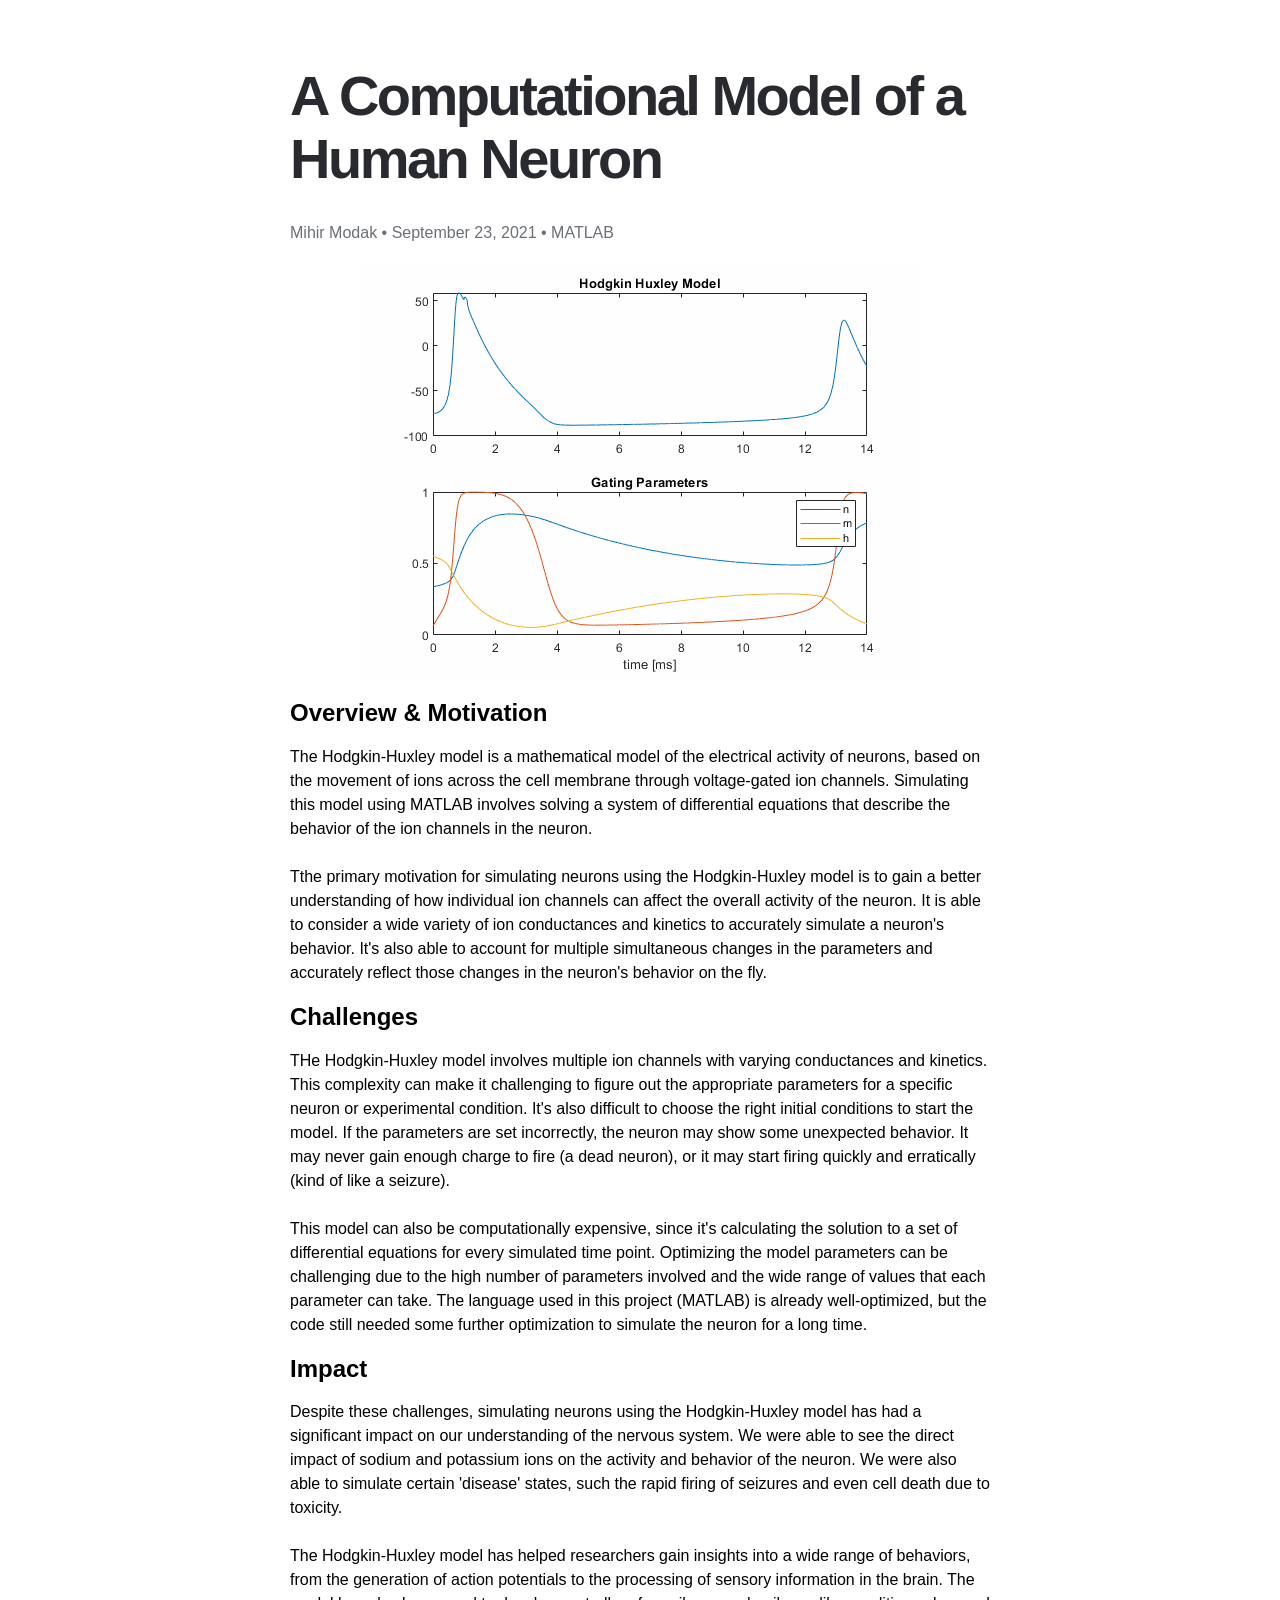
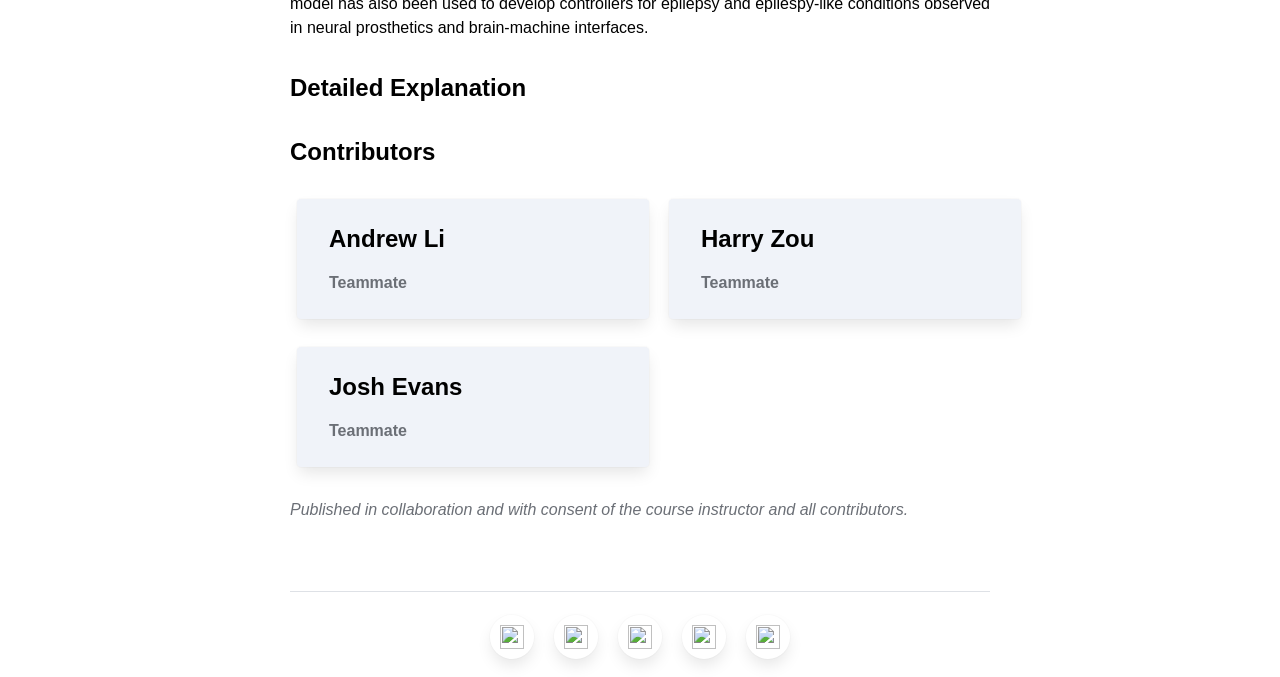
==== docs/index.html @ d5301143 "GitHub Pages only allows a  folder" ====
<!DOCTYPE html>
<html theme="light">

<head>
    <!-- SEO Information -->
    <title>A Computational Model of a Human Neuron</title>
    <meta name="description" content="A mathematical model implemented in MATLAB that can simulate the activity of a 
    neuron, such as action excitation, inhibition, and action potentials. ">

    <!-- Settings for the whole document -->
    <base target="_blank">

    <!-- Add Page Icons -->
    <link rel="icon" type="image/x-icon" href="web-resources/logo.png">
    <link rel="apple-touch-icon" href="web-resources/logo.png">

    <!-- MathJax JavaScript -->
    <script src="https://polyfill.io/v3/polyfill.min.js?features=es6"></script>
    <script id="MathJax-script" async src="https://cdn.jsdelivr.net/npm/mathjax@3/es5/tex-mml-chtml.js"></script>

    <!-- CSS -->
    <link rel="preload" href="web-resources/styles.css" as="style">
    <link rel="stylesheet" href="web-resources/styles.css">
    <link rel="preload" href="web-resources/tags.css" as="style">
    <link rel="stylesheet" href="web-resources/tags.css">
    <link rel="preload" href="web-resources/classes.css" as="style">
    <link rel="stylesheet" href="web-resources/classes.css">

    <style data-href="https://fonts.googleapis.com/css2?family=Inter:wght@40;50;60;70;80;900&amp;display=swap">
        
        @font-face{
            font-family:'Inter';
            font-style:normal;
            font-weight:400;
            font-display:swap;
            src:url(https://fonts.gstatic.com/s/inter/v12/UcCO3FwrK3iLTeHuS_fvQtMwCp50KnMw2boKoduKmMEVuLyfMZs.woff) format('woff')
        }
        @font-face{
            font-family:'Inter';
            font-style:normal;
            font-weight:500;
            font-display:swap;
            src:url(https://fonts.gstatic.com/s/inter/v12/UcCO3FwrK3iLTeHuS_fvQtMwCp50KnMw2boKoduKmMEVuI6fMZs.woff) format('woff')
        }
        @font-face{
            font-family:'Inter';
            font-style:normal;
            font-weight:600;
            font-display:swap;
            src:url(https://fonts.gstatic.com/s/inter/v12/UcCO3FwrK3iLTeHuS_fvQtMwCp50KnMw2boKoduKmMEVuGKYMZs.woff) format('woff')
        }
        @font-face{
            font-family:'Inter';
            font-style:normal;
            font-weight:700;
            font-display:swap;
            src:url(https://fonts.gstatic.com/s/inter/v12/UcCO3FwrK3iLTeHuS_fvQtMwCp50KnMw2boKoduKmMEVuFuYMZs.woff) format('woff')
        }
        @font-face{
            font-family:'Inter';
            font-style:normal;
            font-weight:800;
            font-display:swap;
            src:url(https://fonts.gstatic.com/s/inter/v12/UcCO3FwrK3iLTeHuS_fvQtMwCp50KnMw2boKoduKmMEVuDyYMZs.woff) format('woff')
        }
        @font-face{
            font-family:'Inter';
            font-style:normal;
            font-weight:900;
            font-display:swap;
            src:url(https://fonts.gstatic.com/s/inter/v12/UcCO3FwrK3iLTeHuS_fvQtMwCp50KnMw2boKoduKmMEVuBWYMZs.woff) format('woff')
        }

    </style>
        
</head>

<body>

    <!-- Page Title -->
    <p class="title">A Computational Model of a Human Neuron</p>

    <!-- Author Info -->
    <p class="metadata">Mihir Modak • September 23, 2021 • MATLAB</p>

    <!-- Cover Image -->
    <div contenteditable="false" style="display:flex; justify-content: center;">
        <img alt="" src="web-resources/cover.gif" decoding="async" loading="lazy">
    </div>

    <!-- High-Level Overview -->
    <article id="overview">
        <h2>Overview & Motivation</h2>
        <p>
            The Hodgkin-Huxley model is a mathematical model of the electrical activity of neurons, based on the 
            movement of ions across the cell membrane through voltage-gated ion channels. Simulating this model using MATLAB 
            involves solving a system of differential equations that describe the behavior of the ion channels 
            in the neuron.
            <br/><br/>
            Tthe primary motivation for simulating neurons using the Hodgkin-Huxley model is to gain a better understanding of how 
            individual ion channels can affect the overall activity of the neuron. It is able to consider a wide variety of ion 
            conductances and kinetics to accurately simulate a neuron's behavior. It's also able to account for multiple 
            simultaneous changes in the parameters and accurately reflect those changes in the neuron's behavior on the fly.
        </p>
        
        <h2>Challenges</h2>
        <p>
            THe Hodgkin-Huxley model involves multiple ion channels with varying conductances and kinetics. 
            This complexity can make it challenging to figure out the appropriate parameters for a specific neuron or 
            experimental condition. It's also difficult to choose the right initial conditions to start the model. If the 
            parameters are set incorrectly, the neuron may show some unexpected behavior. It may never gain enough charge to
            fire (a dead neuron), or it may start firing quickly and erratically (kind of like a seizure).
            <br/><br/>
            This model can also be computationally expensive, since it's calculating the solution to a set of differential 
            equations for every simulated time point. Optimizing the model parameters can be challenging due to the high number 
            of parameters involved and the wide range of values that each parameter can take. The language used in this project 
            (MATLAB) is already well-optimized, but the code still needed some further optimization to simulate 
            the neuron for a long time. 
        </p>
        
        <h2>Impact</h2>
        <p>
            Despite these challenges, simulating neurons using the Hodgkin-Huxley model has had a significant impact on our 
            understanding of the nervous system. We were able to see the direct impact of sodium and potassium ions on the 
            activity and behavior of the neuron. We were also able to simulate certain 'disease' states, such the rapid firing 
            of seizures and even cell death due to toxicity.
            <br/><br/>
            The Hodgkin-Huxley model has helped researchers gain insights into a wide range of behaviors, from the generation 
            of action potentials to the processing of sensory information in the brain. The model has also been used 
            to develop controllers for epilepsy and epilespy-like conditions observed in neural prosthetics and brain-machine 
            interfaces.
        </p>
    </article>

    <a href="details.html" style="color: inherit; text-decoration: none;" target="_self">
        <h2 class="full-report-link">Detailed Explanation</h2>
    </a>
    

    <!-- Contributors Section -->
    <article id="contributors">
        <h2>Contributors</h2>

        <div>

            <table class="contributors" style="border: none; border-left: none;">

                <tr>
                    <td>
                        <div class="card" style="background-color: var(--background-highlight);">
                            <h2>Andrew Li</h2>
                            <p class="metadata" style="font-weight: bold;">Teammate</p>
                        </div>
                    </td>

                    <td>
                        <div class="card" style="background-color: var(--background-highlight);">
                            <h2>Harry Zou</h2>
                            <p class="metadata" style="font-weight: bold;">Teammate</p>
                        </div>
                    </td>

                </tr>

                <tr>
                    <td>
                        <div class="card" style="background-color: var(--background-highlight);">
                            <h2>Josh Evans</h2>
                            <p class="metadata" style="font-weight: bold;">Teammate</p>
                        </div>
                    </td>

                    
                </tr>

            </table>

            <P class="metadata" style="font-weight: normal; font-style: italic;">
                Published in collaboration and with consent of the course instructor and all contributors.
            </p>

        </div>

    </article>
    
    <!-- Footer Section -->
    <footer>
        <div style="margin: 20px 0px;"></div> <!-- A spacer, since <br> doesn't work apparently -->
        <hr>

        <div class="footer links">
            <a href="https://mihir-modak.com/" class="button round" target="_self">
                <img src="https://upload.wikimedia.org/wikipedia/commons/thumb/3/34/Home-icon.svg/800px-Home-icon.svg.png" class="logo">
            </a>
            <a href="https://github.com/mihirmodak" class="button round">
                <img src="https://github.githubassets.com/images/modules/logos_page/GitHub-Mark.png" class="logo">
            </a>

            <a href="https://www.linkedin.com/in/mihir-modak/" class="button round" >
                <img src="https://cdn-icons-png.flaticon.com/512/61/61109.png" class="logo">
            </a>

            <a href="https://1drv.ms/b/s!ApOEOvPnvhLAjtZJ2pz83mHzuuD3TA?e=BLlYrE" class="button round" >
                    <img src="https://icons.veryicon.com/png/o/miscellaneous/general-icon-library/resume-7.png" class="logo">
            </a>

            <a href="mailto:mihir.modak@outlook.com" class="button round" >
                <img src="https://cdn-icons-png.flaticon.com/512/2989/2989993.png" class="logo">
            </a>
        </div>
    </footer>
</body>

</html>
---- docs/web-resources/styles.css ----
:root {
    --background:#fff;
    --background-highlight:#f0f3f9;
    --background-highlight-highlight:#e5eaf5;
    --background-button:#fff;
    --background-modal:linear-gradient(136.61deg,#fff 13.72%,#fff 74.3%);
    --background-modal-highlight:#f8f9fb;
    --background-popup-overlay:hsla(217,6%,59%,.4);
    --shadow-modal-color:rgba(0,0,0,.09);
    --shadow-modal:rgba(0,0,0,.09) 0px 3px 12px;
    --shadow-modal-highlight:rgba(0,0,0,.6) 0px 3px 20px;
    --shadow-card:rgba(0,0,0,.12) 0px 10px 40px -10px;
    --shadow-card-highlight:rgba(0,0,0,.3) 0px 10px 40px -10px;
    --shadow-navbar:0 0 20px rgba(0,0,0,.04);
    --highlight:rgba(0,0,0,.05);
    --highlight-highlight:rgba(0,0,0,.1);
    --highlight-3:rgba(0,0,0,.3);
    --border-modal:#eff1f4;
    --border-highlight:#e7eaee;
    --text:#000;
    --side-background:#fff;
    --side-text:#3c4149;
    --text-sharp:#282a30;
    --text-light:#6b6f76;
    --text-lighter:#929cad;
    --accent:#6e79d6;
    --accent-light:#efeffe;
    --accent-transparent:rgba(113,124,225,.2);
    --accent-semi-transparent:rgba(113,124,225,.5);
    --accent-highlight:#717ce1;
    --text-on-accent:#fff;
    --background-input:#fff;
    --border-input:#dfe1e4;
    --border-input-focused:#2161dc;
    --background-invert:#131415;
    --background-invert-highlight:#2d2f36;
    --text-invert:#d7d8db;
    --text-invert-light:#8a8f98;
    --danger:var(--error-500);
    --danger-transparent:rgba(254,236,240,.3);
    --danger-background:var(--error-25);
    --green:#48c774;
    --dark-transparent:rgba(39,40,43,.6);
    --light-transparent:hsla(225,5%,85%,.6);
    --background-input-dark:#1f2023;
    --border-input-dark:#3c3f44;
    --border-input-focused-dark:#6499ff;
    --text-white:#d7d8db;
    --box-transition:opacity .3s,width .2s cubic-bezier(.175,.885,.32,1.275),height .2s cubic-bezier(.175,.885,.32,1.275),transform .2s cubic-bezier(.175,.885,.32,1.275);
    --background-light-theme:#fff;
    --text-light-theme:#000;
    --background-dark-theme:#131415;
    --text-dark-theme:#d7d8db;
    --shadow-color-unicorn:#f18099;
    --shadow-color-nebula:#b664b0;
    --shadow-color-water:#67b7e5;
    --shadow-color-candy:#9d8eee;
    --shadow-color-melon:#5cd4ac;
    --shadow-color-orange:#fa9e34;
    --shadow-color-yellow:#f7cc5c;
    --shadow-color-green:#23cfa4;
    --shadow-color-blue:#06c1ff;
    --shadow-color-indigo:#6968f7;
    --shadow-color-purple:#8a24ff;
    --shadow-color-pink:#f54b94;
    --shadow-color-red:#f32e60;
    --shadow-color-black:#000;
    --shadow-color-white:rgba(0,0,0,.2);
    --shadow-color-accent:#6e79d6;
    --neutral-25:#fff;
    --neutral-50:#fafafa;
    --neutral-100:#f5f5f5;
    --neutral-200:#ebebeb;
    --neutral-300:#e0e0e0;
    --neutral-400:#ccc;
    --neutral-500:#aaa;
    --neutral-600:grey;
    --neutral-700:#555;
    --neutral-800:#2a2a2a;
    --neutral-900:#000;
    --primary-25:#dfdffc;
    --primary-50:#c9c9fa;
    --primary-100:#aeaef7;
    --primary-200:#9493f4;
    --primary-300:#7978f2;
    --primary-400:#5e5def;
    --primary-500:#4e4ec7;
    --primary-600:#3f3e9f;
    --primary-700:#2f2f78;
    --primary-800:#1f1f50;
    --primary-900:#131330;
    --error-25:#fed5d5;
    --error-50:#fdbaba;
    --error-100:#fc9797;
    --error-200:#fb7474;
    --error-300:#fa5252;
    --error-400:#f92f2f;
    --error-500:#d02727;
    --error-600:#a61f1f;
    --error-700:#7d1818;
    --error-800:#531010;
    --error-900:#320909;
    --warning-25:#ffefd3;
    --warning-50:#fee5b5;
    --warning-100:#fed790;
    --warning-200:#feca6c;
    --warning-300:#fdbd47;
    --warning-400:#fdb022;
    --warning-500:#d3931c;
    --warning-600:#a97517;
    --warning-700:#7f5811;
    --warning-800:#543b0b;
    --warning-900:#332307;
    --success-25:#d0f1e1;
    --success-50:#d0f1e1;
    --success-100:#88dbb5;
    --success-200:#61cf9c;
    --success-300:#39c383;
    --success-400:#12b76a;
    --success-500:#0f9858;
    --success-600:#0c7a47;
    --success-700:#095c35;
    --success-800:#063d23;
    --success-900:#042515;
    --red-25:#fdd5df;
    --red-50:#fbb9ca;
    --red-100:#f997b0;
    --red-200:#f77495;
    --red-300:#f5517b;
    --red-400:#f32e60;
    --red-500:#ca2650;
    --red-600:#a21f40;
    --red-700:#7a1730;
    --red-800:#510f20;
    --red-900:#310913;
    --orange-25:#feecd6;
    --orange-50:#fddfbb;
    --orange-100:#fdce9a;
    --orange-200:#fcbe78;
    --orange-300:#fbae56;
    --orange-400:#fa9e34;
    --orange-500:#d0842b;
    --orange-600:#a76923;
    --orange-700:#7d4f1a;
    --orange-800:#533511;
    --orange-900:#32200a;
    --green-25:#d3f5ed;
    --green-50:#b6efe0;
    --green-100:#91e7d1;
    --green-200:#6cdfc2;
    --green-300:#48d7b2;
    --green-400:#23cfa3;
    --green-500:#1dac88;
    --green-600:#178a6d;
    --green-700:#116751;
    --green-800:#0c4536;
    --green-900:#042515;
    --blue-25:#ccf3ff;
    --blue-50:#abeaff;
    --blue-100:#80e0ff;
    --blue-200:#56d5ff;
    --blue-300:#2ccbff;
    --blue-300:#02c1ff;
    --blue-400:#02c1ff;
    --blue-500:#02a1d5;
    --blue-600:#0181aa;
    --blue-700:#016080;
    --blue-800:#014055;
    --blue-900:#002733;
    --indigo-25:#dfdffc;
    --indigo-50:#c9c9fa;
    --indigo-100:#aeaef7;
    --indigo-200:#9493f4;
    --indigo-300:#7978f2;
    --indigo-400:#5e5def;
    --indigo-500:#4e4ec7;
    --indigo-600:#3f3e9f;
    --indigo-700:#2f2f78;
    --indigo-800:#1f1f50;
    --indigo-900:#131330;
    --purple-25:#e8d3ff;
    --purple-50:#d8b6ff;
    --purple-100:#c492ff;
    --purple-200:#b16dfe;
    --purple-300:#9d49fe;
    --purple-400:#8a24fe;
    --purple-500:#731ed4;
    --purple-600:#5c18a9;
    --purple-700:#45127f;
    --purple-800:#2e0c55;
    --purple-900:#1c0733;
    --pink-25:#fddbea;
    --pink-50:#fbc3db;
    --pink-100:#faa4c9;
    --pink-200:#f886b8;
    --pink-300:#f66ba6;
    --pink-400:#f44a94;
    --pink-500:#cb3e7b;
    --pink-600:#a33163;
    --pink-700:#7a254a;
    --pink-800:#511931;
    --pink-900:#310f1e;
    --color-border:var(--neutral-400);
    --color-border-light:var(--neutral-300);
    --color-text-light:var(--neutral-800);
    --color-surface-raised:var(--neutral-25);
    --color-background-input:var(--neutral-25);
    --elevation-surface-raised:0px 0px 0px transparent,0px 1px 1px rgba(3,4,4,.5),0px 0px 1px rgba(3,4,4,.5);
    color:var(--text);
    font-family:Inter,Helvetica,Apple Color Emoji,Segoe UI Emoji,NotoColorEmoji,Noto Color Emoji,Segoe UI Symbol,Android Emoji,EmojiSymbols,-apple-system,BlinkMacSystemFont,Segoe UI,Roboto,Helvetica Neue,Noto Sans,sans-serif;
    font-size:16px;
    font-weight:400;
    font-style:normal;
    line-height:1.5;
    -moz-osx-font-smoothing:grayscale;
    -webkit-font-smoothing:antialiased;
    -webkit-text-size-adjust:100%;
    -moz-text-size-adjust:100%;
    text-size-adjust:100%;
    box-sizing:border-box;
    margin:0;
    padding:0
}
[data-theme=dark] .typedream.content{
    --background:#131415;
    --background-highlight:#2c2c30;
    --background-highlight-highlight:#393941;
    --background-button:#1f2124;
    --background-modal:linear-gradient(136.61deg,#27282b 13.72%,#2d2e31 74.3%);
    --background-modal-highlight:#37373c;
    --background-popup-overlay:rgba(28,29,31,.5);
    --shadow-modal-color:rgba(0,0,0,.2);
    --shadow-modal:rgba(0,0,0,.35) 0px 7px 32px 0px;
    --shadow-modal-highlight:rgba(0,0,0,.6) 0px 7px 32px 0px;
    --shadow-navbar:0 0 20px rgba(0,0,0,.4);
    --highlight:hsla(0,0%,100%,.05);
    --highlight-highlight:hsla(0,0%,100%,.1);
    --highlight-3:hsla(0,0%,100%,.3);
    --border-modal:#303236;
    --text:#fff;
    --side-background:#131415;
    --side-text:#d7d8db;
    --text-light:#8a8f98;
    --text-lighter:#757783;
    --text-sharp:#fff;
    --accent:#7381ff;
    --accent-light:#1d1e33;
    --accent-transparent:rgba(115,129,255,.2);
    --accent-semi-transparent:rgba(115,129,255,.5);
    --accent-highlight:#8995ff;
    --text-on-accent:#fff;
    --background-input:#1f2023;
    --border-input:#3c3f44;
    --border-input-focused:#6499ff;
    --background-invert:#fff;
    --background-invert-highlight:#f0f3f9;
    --text-invert:#3c4149;
    --text-invert-light:#6b6f76;
    --danger:var(--error-300);
    --danger-transparent:rgba(204,15,53,.3);
    --danger-background:var(--error-800);
    --shadow-color-unicorn:#000;
    --shadow-color-nebula:#000;
    --shadow-color-water:#000;
    --shadow-color-candy:#000;
    --shadow-color-melon:#000;
    --shadow-color-orange:#000;
    --shadow-color-yellow:#000;
    --shadow-color-green:#000;
    --shadow-color-blue:#000;
    --shadow-color-indigo:#000;
    --shadow-color-purple:#000;
    --shadow-color-pink:#000;
    --shadow-color-red:#000;
    --shadow-color-black:#000;
    --shadow-color-white:#000;
    --shadow-color-accent:#000;
    --neutral-900:#fff;
    --neutral-800:#ccc;
    --neutral-700:#646668;
    --neutral-600:#43474b;
    --neutral-500:#3e4246;
    --neutral-400:#35383b;
    --neutral-300:#35383b;
    --neutral-200:#303335;
    --neutral-100:#26282b;
    --neutral-50:#1d1e20;
    --neutral-25:#131415;
    --color-border:var(--neutral-600);
    --color-border-light:var(--neutral-500);
    --color-text-light:var(--neutral-800);
    --color-surface-raised:var(--neutral-400);
    --color-background-input:var(--neutral-200);
    --elevation-surface-raised:0px 0px 0px transparent,0px 1px 1px rgba(3,4,4,.5),0px 0px 1px rgba(3,4,4,.5)
}

/* .metadata:hover {
    text-decoration: underline;
} */
---- docs/web-resources/styles.css ----
:root {
    --background:#fff;
    --background-highlight:#f0f3f9;
    --background-highlight-highlight:#e5eaf5;
    --background-button:#fff;
    --background-modal:linear-gradient(136.61deg,#fff 13.72%,#fff 74.3%);
    --background-modal-highlight:#f8f9fb;
    --background-popup-overlay:hsla(217,6%,59%,.4);
    --shadow-modal-color:rgba(0,0,0,.09);
    --shadow-modal:rgba(0,0,0,.09) 0px 3px 12px;
    --shadow-modal-highlight:rgba(0,0,0,.6) 0px 3px 20px;
    --shadow-card:rgba(0,0,0,.12) 0px 10px 40px -10px;
    --shadow-card-highlight:rgba(0,0,0,.3) 0px 10px 40px -10px;
    --shadow-navbar:0 0 20px rgba(0,0,0,.04);
    --highlight:rgba(0,0,0,.05);
    --highlight-highlight:rgba(0,0,0,.1);
    --highlight-3:rgba(0,0,0,.3);
    --border-modal:#eff1f4;
    --border-highlight:#e7eaee;
    --text:#000;
    --side-background:#fff;
    --side-text:#3c4149;
    --text-sharp:#282a30;
    --text-light:#6b6f76;
    --text-lighter:#929cad;
    --accent:#6e79d6;
    --accent-light:#efeffe;
    --accent-transparent:rgba(113,124,225,.2);
    --accent-semi-transparent:rgba(113,124,225,.5);
    --accent-highlight:#717ce1;
    --text-on-accent:#fff;
    --background-input:#fff;
    --border-input:#dfe1e4;
    --border-input-focused:#2161dc;
    --background-invert:#131415;
    --background-invert-highlight:#2d2f36;
    --text-invert:#d7d8db;
    --text-invert-light:#8a8f98;
    --danger:var(--error-500);
    --danger-transparent:rgba(254,236,240,.3);
    --danger-background:var(--error-25);
    --green:#48c774;
    --dark-transparent:rgba(39,40,43,.6);
    --light-transparent:hsla(225,5%,85%,.6);
    --background-input-dark:#1f2023;
    --border-input-dark:#3c3f44;
    --border-input-focused-dark:#6499ff;
    --text-white:#d7d8db;
    --box-transition:opacity .3s,width .2s cubic-bezier(.175,.885,.32,1.275),height .2s cubic-bezier(.175,.885,.32,1.275),transform .2s cubic-bezier(.175,.885,.32,1.275);
    --background-light-theme:#fff;
    --text-light-theme:#000;
    --background-dark-theme:#131415;
    --text-dark-theme:#d7d8db;
    --shadow-color-unicorn:#f18099;
    --shadow-color-nebula:#b664b0;
    --shadow-color-water:#67b7e5;
    --shadow-color-candy:#9d8eee;
    --shadow-color-melon:#5cd4ac;
    --shadow-color-orange:#fa9e34;
    --shadow-color-yellow:#f7cc5c;
    --shadow-color-green:#23cfa4;
    --shadow-color-blue:#06c1ff;
    --shadow-color-indigo:#6968f7;
    --shadow-color-purple:#8a24ff;
    --shadow-color-pink:#f54b94;
    --shadow-color-red:#f32e60;
    --shadow-color-black:#000;
    --shadow-color-white:rgba(0,0,0,.2);
    --shadow-color-accent:#6e79d6;
    --neutral-25:#fff;
    --neutral-50:#fafafa;
    --neutral-100:#f5f5f5;
    --neutral-200:#ebebeb;
    --neutral-300:#e0e0e0;
    --neutral-400:#ccc;
    --neutral-500:#aaa;
    --neutral-600:grey;
    --neutral-700:#555;
    --neutral-800:#2a2a2a;
    --neutral-900:#000;
    --primary-25:#dfdffc;
    --primary-50:#c9c9fa;
    --primary-100:#aeaef7;
    --primary-200:#9493f4;
    --primary-300:#7978f2;
    --primary-400:#5e5def;
    --primary-500:#4e4ec7;
    --primary-600:#3f3e9f;
    --primary-700:#2f2f78;
    --primary-800:#1f1f50;
    --primary-900:#131330;
    --error-25:#fed5d5;
    --error-50:#fdbaba;
    --error-100:#fc9797;
    --error-200:#fb7474;
    --error-300:#fa5252;
    --error-400:#f92f2f;
    --error-500:#d02727;
    --error-600:#a61f1f;
    --error-700:#7d1818;
    --error-800:#531010;
    --error-900:#320909;
    --warning-25:#ffefd3;
    --warning-50:#fee5b5;
    --warning-100:#fed790;
    --warning-200:#feca6c;
    --warning-300:#fdbd47;
    --warning-400:#fdb022;
    --warning-500:#d3931c;
    --warning-600:#a97517;
    --warning-700:#7f5811;
    --warning-800:#543b0b;
    --warning-900:#332307;
    --success-25:#d0f1e1;
    --success-50:#d0f1e1;
    --success-100:#88dbb5;
    --success-200:#61cf9c;
    --success-300:#39c383;
    --success-400:#12b76a;
    --success-500:#0f9858;
    --success-600:#0c7a47;
    --success-700:#095c35;
    --success-800:#063d23;
    --success-900:#042515;
    --red-25:#fdd5df;
    --red-50:#fbb9ca;
    --red-100:#f997b0;
    --red-200:#f77495;
    --red-300:#f5517b;
    --red-400:#f32e60;
    --red-500:#ca2650;
    --red-600:#a21f40;
    --red-700:#7a1730;
    --red-800:#510f20;
    --red-900:#310913;
    --orange-25:#feecd6;
    --orange-50:#fddfbb;
    --orange-100:#fdce9a;
    --orange-200:#fcbe78;
    --orange-300:#fbae56;
    --orange-400:#fa9e34;
    --orange-500:#d0842b;
    --orange-600:#a76923;
    --orange-700:#7d4f1a;
    --orange-800:#533511;
    --orange-900:#32200a;
    --green-25:#d3f5ed;
    --green-50:#b6efe0;
    --green-100:#91e7d1;
    --green-200:#6cdfc2;
    --green-300:#48d7b2;
    --green-400:#23cfa3;
    --green-500:#1dac88;
    --green-600:#178a6d;
    --green-700:#116751;
    --green-800:#0c4536;
    --green-900:#042515;
    --blue-25:#ccf3ff;
    --blue-50:#abeaff;
    --blue-100:#80e0ff;
    --blue-200:#56d5ff;
    --blue-300:#2ccbff;
    --blue-300:#02c1ff;
    --blue-400:#02c1ff;
    --blue-500:#02a1d5;
    --blue-600:#0181aa;
    --blue-700:#016080;
    --blue-800:#014055;
    --blue-900:#002733;
    --indigo-25:#dfdffc;
    --indigo-50:#c9c9fa;
    --indigo-100:#aeaef7;
    --indigo-200:#9493f4;
    --indigo-300:#7978f2;
    --indigo-400:#5e5def;
    --indigo-500:#4e4ec7;
    --indigo-600:#3f3e9f;
    --indigo-700:#2f2f78;
    --indigo-800:#1f1f50;
    --indigo-900:#131330;
    --purple-25:#e8d3ff;
    --purple-50:#d8b6ff;
    --purple-100:#c492ff;
    --purple-200:#b16dfe;
    --purple-300:#9d49fe;
    --purple-400:#8a24fe;
    --purple-500:#731ed4;
    --purple-600:#5c18a9;
    --purple-700:#45127f;
    --purple-800:#2e0c55;
    --purple-900:#1c0733;
    --pink-25:#fddbea;
    --pink-50:#fbc3db;
    --pink-100:#faa4c9;
    --pink-200:#f886b8;
    --pink-300:#f66ba6;
    --pink-400:#f44a94;
    --pink-500:#cb3e7b;
    --pink-600:#a33163;
    --pink-700:#7a254a;
    --pink-800:#511931;
    --pink-900:#310f1e;
    --color-border:var(--neutral-400);
    --color-border-light:var(--neutral-300);
    --color-text-light:var(--neutral-800);
    --color-surface-raised:var(--neutral-25);
    --color-background-input:var(--neutral-25);
    --elevation-surface-raised:0px 0px 0px transparent,0px 1px 1px rgba(3,4,4,.5),0px 0px 1px rgba(3,4,4,.5);
    color:var(--text);
    font-family:Inter,Helvetica,Apple Color Emoji,Segoe UI Emoji,NotoColorEmoji,Noto Color Emoji,Segoe UI Symbol,Android Emoji,EmojiSymbols,-apple-system,BlinkMacSystemFont,Segoe UI,Roboto,Helvetica Neue,Noto Sans,sans-serif;
    font-size:16px;
    font-weight:400;
    font-style:normal;
    line-height:1.5;
    -moz-osx-font-smoothing:grayscale;
    -webkit-font-smoothing:antialiased;
    -webkit-text-size-adjust:100%;
    -moz-text-size-adjust:100%;
    text-size-adjust:100%;
    box-sizing:border-box;
    margin:0;
    padding:0
}
[data-theme=dark] .typedream.content{
    --background:#131415;
    --background-highlight:#2c2c30;
    --background-highlight-highlight:#393941;
    --background-button:#1f2124;
    --background-modal:linear-gradient(136.61deg,#27282b 13.72%,#2d2e31 74.3%);
    --background-modal-highlight:#37373c;
    --background-popup-overlay:rgba(28,29,31,.5);
    --shadow-modal-color:rgba(0,0,0,.2);
    --shadow-modal:rgba(0,0,0,.35) 0px 7px 32px 0px;
    --shadow-modal-highlight:rgba(0,0,0,.6) 0px 7px 32px 0px;
    --shadow-navbar:0 0 20px rgba(0,0,0,.4);
    --highlight:hsla(0,0%,100%,.05);
    --highlight-highlight:hsla(0,0%,100%,.1);
    --highlight-3:hsla(0,0%,100%,.3);
    --border-modal:#303236;
    --text:#fff;
    --side-background:#131415;
    --side-text:#d7d8db;
    --text-light:#8a8f98;
    --text-lighter:#757783;
    --text-sharp:#fff;
    --accent:#7381ff;
    --accent-light:#1d1e33;
    --accent-transparent:rgba(115,129,255,.2);
    --accent-semi-transparent:rgba(115,129,255,.5);
    --accent-highlight:#8995ff;
    --text-on-accent:#fff;
    --background-input:#1f2023;
    --border-input:#3c3f44;
    --border-input-focused:#6499ff;
    --background-invert:#fff;
    --background-invert-highlight:#f0f3f9;
    --text-invert:#3c4149;
    --text-invert-light:#6b6f76;
    --danger:var(--error-300);
    --danger-transparent:rgba(204,15,53,.3);
    --danger-background:var(--error-800);
    --shadow-color-unicorn:#000;
    --shadow-color-nebula:#000;
    --shadow-color-water:#000;
    --shadow-color-candy:#000;
    --shadow-color-melon:#000;
    --shadow-color-orange:#000;
    --shadow-color-yellow:#000;
    --shadow-color-green:#000;
    --shadow-color-blue:#000;
    --shadow-color-indigo:#000;
    --shadow-color-purple:#000;
    --shadow-color-pink:#000;
    --shadow-color-red:#000;
    --shadow-color-black:#000;
    --shadow-color-white:#000;
    --shadow-color-accent:#000;
    --neutral-900:#fff;
    --neutral-800:#ccc;
    --neutral-700:#646668;
    --neutral-600:#43474b;
    --neutral-500:#3e4246;
    --neutral-400:#35383b;
    --neutral-300:#35383b;
    --neutral-200:#303335;
    --neutral-100:#26282b;
    --neutral-50:#1d1e20;
    --neutral-25:#131415;
    --color-border:var(--neutral-600);
    --color-border-light:var(--neutral-500);
    --color-text-light:var(--neutral-800);
    --color-surface-raised:var(--neutral-400);
    --color-background-input:var(--neutral-200);
    --elevation-surface-raised:0px 0px 0px transparent,0px 1px 1px rgba(3,4,4,.5),0px 0px 1px rgba(3,4,4,.5)
}

/* .metadata:hover {
    text-decoration: underline;
} */
---- docs/web-resources/tags.css ----
/* DOCUMENT */
html {
    background-color:#fff;
    font-size:16px;
    -moz-osx-font-smoothing:grayscale;
    -webkit-font-smoothing:antialiased;
    min-width:300px;
    overflow-x:unset;
    overflow-y:unset;
    text-rendering:optimizeLegibility;
    -webkit-text-size-adjust:100%;
    -moz-text-size-adjust:100%;
    text-size-adjust:100%;
    font-family:Inter;
    /* font-family:Inter,Helvetica,"Apple Color Emoji","Segoe UI Emoji",NotoColorEmoji,"Noto Color Emoji","Segoe UI Symbol","Android Emoji",EmojiSymbols,-apple-system,BlinkMacSystemFont,"Segoe UI",Roboto,"Helvetica Neue","Noto Sans",sans-serif; */
    background-color:var(--background);
    margin:0;
    padding:0;
    box-sizing:border-box;
    scroll-behavior:smooth;
    display: flex;
    justify-content:center;
}

body {
    color:inherit;
    font-size:1em;
    font-weight:400;
    line-height:24px;
    background-color:var(--background);
    width:100%;
    display: flex;
    flex-direction: column;
    justify-content: center;
    width: 700px;
    max-width: min(100%, 700px); 
    align-self: center;
    text-align: left;
}

/* SECTION TAGS */

/* ELEMENT TAGS */

a.button {
    -webkit-appearance: button;
    -moz-appearance: button;
    appearance: button;

    text-decoration: none;
    color: initial;
    display: flex;
    
}

a.button.round{
    -webkit-appearance: button;
    -moz-appearance: button;
    appearance: button;
    text-decoration: none;
    color: initial;
    position:relative;
    padding:10px 10px;
    margin: 10px 10px;
    border-radius:999px;
    width:fit-content;
    display:flex;
    border: none;
    font-family:inherit;
    font-size:unset;
    line-height:unset;
    background-color:unset;
    cursor:pointer;
    box-shadow: 0 .5em 1em -.125em hsla(0,0%,4%,.1),0 0 0 1px hsla(0,0%,4%,.02);
}

details {
    /* cursor: default; */
    user-select: none;
    -moz-user-select: none;
    -webkit-user-select: none;
}

/* Container of the entire footer including the hrozontal line */
footer { 
    width: 100%;
    display: flex;
    flex-direction: column;
    align-items: center;
}

/* Container of the links in the footer */
footer.links {
    width: 100%;
    display: flex;
    flex-direction: row;
    justify-content: center;
}


hr {
    border:none;
    margin:13px 0px;
    background-color:var(--text-lighter)!important;
    height:1px!important;
    opacity:.3;
    width: inherit;
    /* max-width: 1rem; */
}


img {
    width: auto;
    max-width: min(700px, 100%);
}

p {
    width: 700px;
    max-width: min(100%, 700px);
}

summary {
    font-size: 1.5em;
    color: var(--text-sharp);
    /* margin-top: 0.67em;
    margin-bottom: 0.67em; */
    margin-top: 1em;
    margin-bottom: 1em;
    margin-left: 0;
    margin-right: 0;
    font-weight: bold;
    line-height: inherit;
    cursor: pointer;
}

table {
    margin-top: 2em;
    margin-bottom: 3em;
}

table td + td, th + th { 
    border-left:1.5px solid var(--border-highlight); 
}

tr, td {
    padding: 20px;
    border-bottom: none;
    max-width: min(100%, 700px);
}
---- docs/web-resources/tags.css ----
/* DOCUMENT */
html {
    background-color:#fff;
    font-size:16px;
    -moz-osx-font-smoothing:grayscale;
    -webkit-font-smoothing:antialiased;
    min-width:300px;
    overflow-x:unset;
    overflow-y:unset;
    text-rendering:optimizeLegibility;
    -webkit-text-size-adjust:100%;
    -moz-text-size-adjust:100%;
    text-size-adjust:100%;
    font-family:Inter;
    /* font-family:Inter,Helvetica,"Apple Color Emoji","Segoe UI Emoji",NotoColorEmoji,"Noto Color Emoji","Segoe UI Symbol","Android Emoji",EmojiSymbols,-apple-system,BlinkMacSystemFont,"Segoe UI",Roboto,"Helvetica Neue","Noto Sans",sans-serif; */
    background-color:var(--background);
    margin:0;
    padding:0;
    box-sizing:border-box;
    scroll-behavior:smooth;
    display: flex;
    justify-content:center;
}

body {
    color:inherit;
    font-size:1em;
    font-weight:400;
    line-height:24px;
    background-color:var(--background);
    width:100%;
    display: flex;
    flex-direction: column;
    justify-content: center;
    width: 700px;
    max-width: min(100%, 700px); 
    align-self: center;
    text-align: left;
}

/* SECTION TAGS */

/* ELEMENT TAGS */

a.button {
    -webkit-appearance: button;
    -moz-appearance: button;
    appearance: button;

    text-decoration: none;
    color: initial;
    display: flex;
    
}

a.button.round{
    -webkit-appearance: button;
    -moz-appearance: button;
    appearance: button;
    text-decoration: none;
    color: initial;
    position:relative;
    padding:10px 10px;
    margin: 10px 10px;
    border-radius:999px;
    width:fit-content;
    display:flex;
    border: none;
    font-family:inherit;
    font-size:unset;
    line-height:unset;
    background-color:unset;
    cursor:pointer;
    box-shadow: 0 .5em 1em -.125em hsla(0,0%,4%,.1),0 0 0 1px hsla(0,0%,4%,.02);
}

details {
    /* cursor: default; */
    user-select: none;
    -moz-user-select: none;
    -webkit-user-select: none;
}

/* Container of the entire footer including the hrozontal line */
footer { 
    width: 100%;
    display: flex;
    flex-direction: column;
    align-items: center;
}

/* Container of the links in the footer */
footer.links {
    width: 100%;
    display: flex;
    flex-direction: row;
    justify-content: center;
}


hr {
    border:none;
    margin:13px 0px;
    background-color:var(--text-lighter)!important;
    height:1px!important;
    opacity:.3;
    width: inherit;
    /* max-width: 1rem; */
}


img {
    width: auto;
    max-width: min(700px, 100%);
}

p {
    width: 700px;
    max-width: min(100%, 700px);
}

summary {
    font-size: 1.5em;
    color: var(--text-sharp);
    /* margin-top: 0.67em;
    margin-bottom: 0.67em; */
    margin-top: 1em;
    margin-bottom: 1em;
    margin-left: 0;
    margin-right: 0;
    font-weight: bold;
    line-height: inherit;
    cursor: pointer;
}

table {
    margin-top: 2em;
    margin-bottom: 3em;
}

table td + td, th + th { 
    border-left:1.5px solid var(--border-highlight); 
}

tr, td {
    padding: 20px;
    border-bottom: none;
    max-width: min(100%, 700px);
}
---- docs/web-resources/classes.css ----
.full-report-link {
    position: relative;
    color: inherit;
    text-decoration: none;
}

/* .full-report-link::before {
    content: "";
    position: absolute;
    display: block;
    width: 100%;
    height: 2px;
    bottom: 0;
    left: 0;
    background-color: var(--text-sharp);
    transform: scaleX(0);
    transition: transform 0.3s ease;
  } */

.full-report-link::after {
    content: '';
    position: absolute;
    width: 100%;
    transform: scaleX(0);
    height: 2px;
    bottom: 0;
    left: 0;
    background-color: var(--text-sharp);
    transform-origin: bottom right;
    transition: transform 0.25s ease-out;
}

.full-report-link:hover::after {
    text-decoration: underline;
    transform: scaleX(1);
    transform-origin: bottom left;
}


.card {
    /* background-color: var(--background-highlight); */
    border-radius:.25rem;
    box-shadow:0 .5em 1em -.125em hsla(0,0%,4%,.1),0 0 0 1px hsla(0,0%,4%,.02);
    color:inherit;
    max-width:350px;
    position:relative;
    padding: 0.5em 2em;
    margin-top: 0.5em;
    margin-bottom: 0.5em;
    margin-right: 0.5em;
    width:18em;
}

.contributors {
    margin-top: 1em;
    margin-bottom: 1em;
}

.contributors td + td, th + th {
    border-left: none;
}

.contributors tr, td {
    padding: 5px;
}

/* Container of the entire footer including the hrozontal line */
.footer { 
    width: 100%;
    display: flex;
    flex-direction: column;
    align-items: center;
}

/* Container of the links in the footer */
.footer.links {
    width: 100%;
    display: flex;
    flex-direction: row;
    justify-content: center;
}

/* Used for the buttons in the footer */
.logo {
    width:24px;
    height:24px;
}

/* Used for the author info below the title */
.metadata {
    font-size: 1em;
    color: var(--text-light);
}

/* Used for the article title */
.title {
    font-size: 3.5em; /* This is 3.5*font-size(body) = 3.5* 16px, since .title inherits from body which is 1*font-size(html), and html is set to 16px */
    font-weight: 800;
    color: var(--text-sharp);
    line-height: 1.125;
    letter-spacing: -2.5px;
    margin-bottom: 15px;
}

/* For the tooltips */
.tooltip {
    position: relative;
    display: inline-block;
    border-bottom: 1px dotted black;
}

.tooltip .tooltiptext {
    visibility: hidden;
    width:400px;
    background-color: var(--background-highlight);
    color: var(--text-light-theme);
    text-align: left;
    border-radius: 6px;
    /* border: 1px solid var(--background-invert-highlight); */
    padding: 5px 0;
    position: absolute;
    z-index: 1;
    bottom: 150%;
    left: 50%;
    margin-left: -200px;
    padding: 10px;
}

.tooltip .tooltiptext:after {
    content: "";
    position: absolute;
    top: 100%;
    left: 50%;
    margin-left: -5px;
    border-width: 5px;
    border-style: solid;
    border-color: var(--background-highlight) transparent transparent transparent;
}

.tooltip:hover .tooltiptext {
    visibility: visible;
}
---- docs/web-resources/classes.css ----
.full-report-link {
    position: relative;
    color: inherit;
    text-decoration: none;
}

/* .full-report-link::before {
    content: "";
    position: absolute;
    display: block;
    width: 100%;
    height: 2px;
    bottom: 0;
    left: 0;
    background-color: var(--text-sharp);
    transform: scaleX(0);
    transition: transform 0.3s ease;
  } */

.full-report-link::after {
    content: '';
    position: absolute;
    width: 100%;
    transform: scaleX(0);
    height: 2px;
    bottom: 0;
    left: 0;
    background-color: var(--text-sharp);
    transform-origin: bottom right;
    transition: transform 0.25s ease-out;
}

.full-report-link:hover::after {
    text-decoration: underline;
    transform: scaleX(1);
    transform-origin: bottom left;
}


.card {
    /* background-color: var(--background-highlight); */
    border-radius:.25rem;
    box-shadow:0 .5em 1em -.125em hsla(0,0%,4%,.1),0 0 0 1px hsla(0,0%,4%,.02);
    color:inherit;
    max-width:350px;
    position:relative;
    padding: 0.5em 2em;
    margin-top: 0.5em;
    margin-bottom: 0.5em;
    margin-right: 0.5em;
    width:18em;
}

.contributors {
    margin-top: 1em;
    margin-bottom: 1em;
}

.contributors td + td, th + th {
    border-left: none;
}

.contributors tr, td {
    padding: 5px;
}

/* Container of the entire footer including the hrozontal line */
.footer { 
    width: 100%;
    display: flex;
    flex-direction: column;
    align-items: center;
}

/* Container of the links in the footer */
.footer.links {
    width: 100%;
    display: flex;
    flex-direction: row;
    justify-content: center;
}

/* Used for the buttons in the footer */
.logo {
    width:24px;
    height:24px;
}

/* Used for the author info below the title */
.metadata {
    font-size: 1em;
    color: var(--text-light);
}

/* Used for the article title */
.title {
    font-size: 3.5em; /* This is 3.5*font-size(body) = 3.5* 16px, since .title inherits from body which is 1*font-size(html), and html is set to 16px */
    font-weight: 800;
    color: var(--text-sharp);
    line-height: 1.125;
    letter-spacing: -2.5px;
    margin-bottom: 15px;
}

/* For the tooltips */
.tooltip {
    position: relative;
    display: inline-block;
    border-bottom: 1px dotted black;
}

.tooltip .tooltiptext {
    visibility: hidden;
    width:400px;
    background-color: var(--background-highlight);
    color: var(--text-light-theme);
    text-align: left;
    border-radius: 6px;
    /* border: 1px solid var(--background-invert-highlight); */
    padding: 5px 0;
    position: absolute;
    z-index: 1;
    bottom: 150%;
    left: 50%;
    margin-left: -200px;
    padding: 10px;
}

.tooltip .tooltiptext:after {
    content: "";
    position: absolute;
    top: 100%;
    left: 50%;
    margin-left: -5px;
    border-width: 5px;
    border-style: solid;
    border-color: var(--background-highlight) transparent transparent transparent;
}

.tooltip:hover .tooltiptext {
    visibility: visible;
}
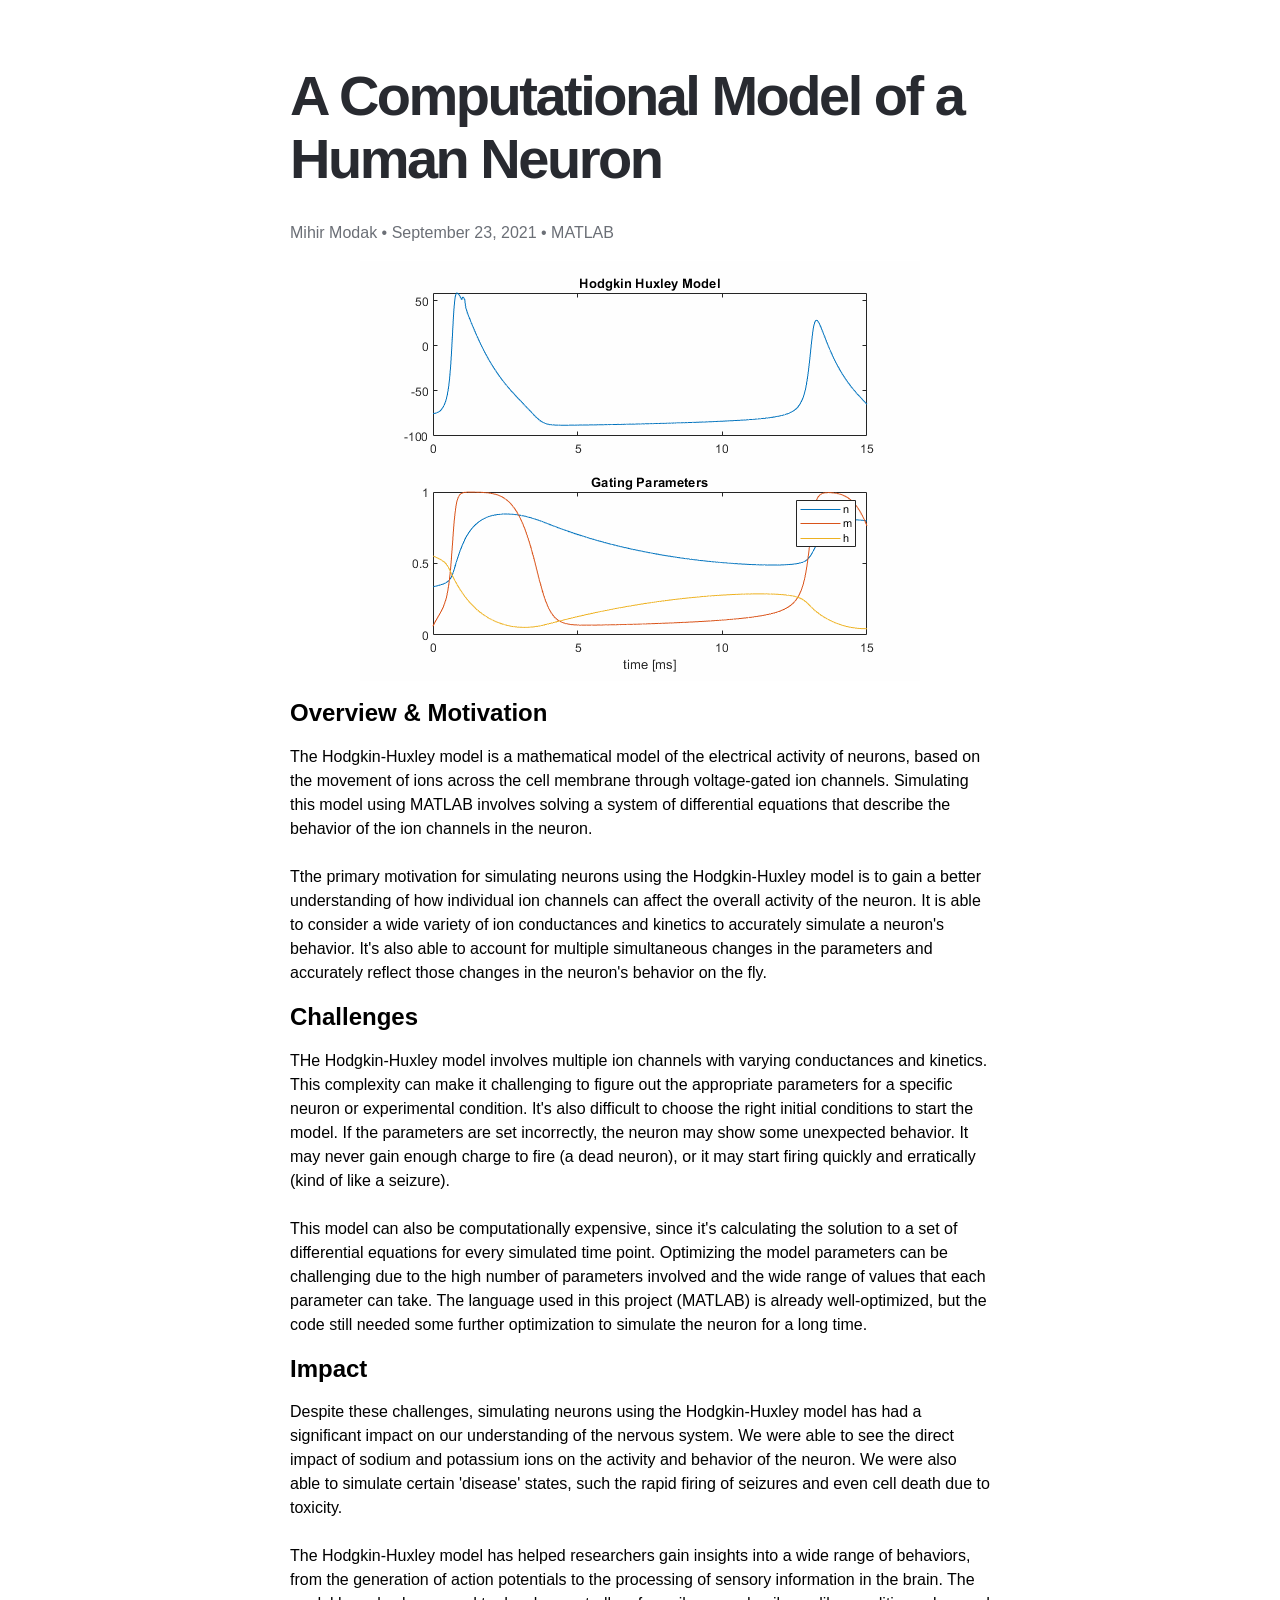
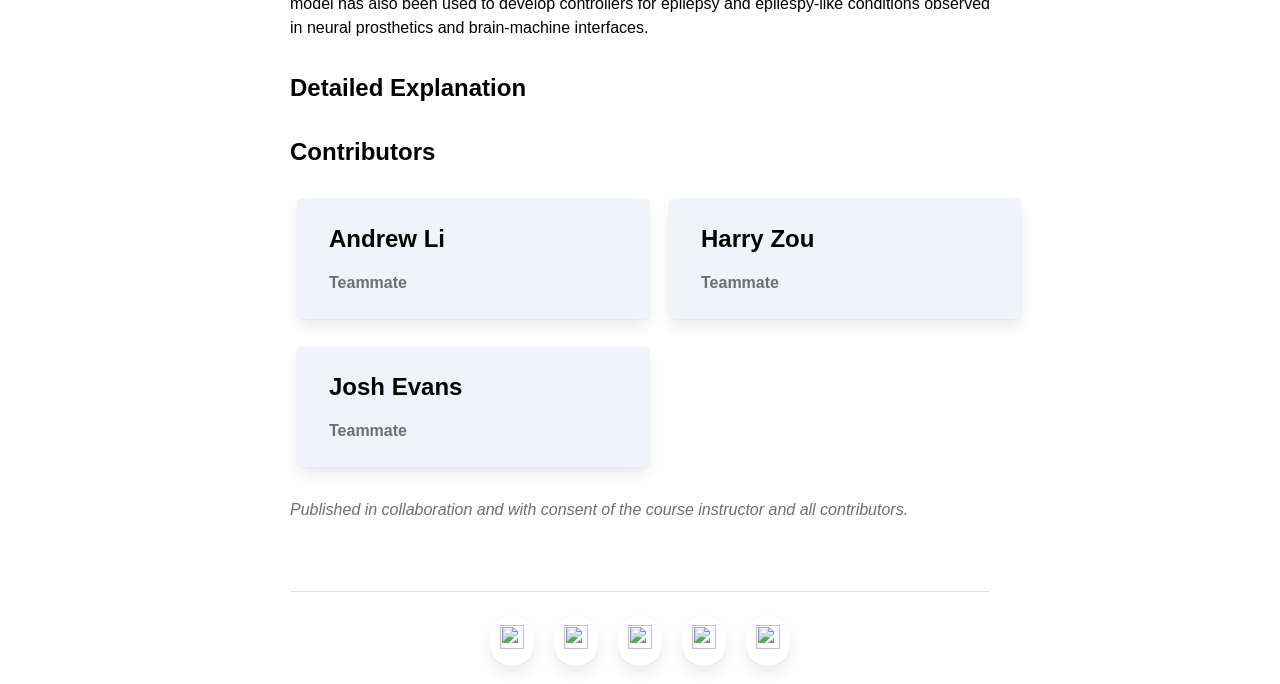
==== commit 36d97ba3: "Updated footer" ====
--- a/docs/index.html
+++ b/docs/index.html
@@ -5,14 +5,45 @@
     <!-- SEO Information -->
     <title>A Computational Model of a Human Neuron</title>
     <meta name="description" content="A mathematical model implemented in MATLAB that can simulate the activity of a 
-    neuron, such as action excitation, inhibition, and action potentials. ">
+    neuron, such as action excitation, inhibition, and action potentials.">
 
     <!-- Settings for the whole document -->
     <base target="_blank">
 
+    <!-- Prefetch AWS S3 Bucket DNS -->
+    <link rel="dns-prefetch" href="https://mihirmodak.s3.us-east-1.amazonaws.com/" />
+
+    <!-- Preload images and logos -->
+    <!-- Page Favicon -->
+    <link rel="preload" href="https://mihirmodak.s3.us-east-1.amazonaws.com/portfolio-images/logo.png" as="image" type="image/png"/>
+
+    <!-- Footer Home Button -->
+    <link rel="preload" href="https://mihirmodak.s3.us-east-1.amazonaws.com/portfolio-images/home-lightmode.svg" as="image" type="image/svg+xml"/>
+    <link rel="preload" href="https://mihirmodak.s3.us-east-1.amazonaws.com/portfolio-images/home-darkmode.svg" as="image" type="image/svg+xml"/>
+
+    <!-- Footer GitHub Button -->
+    <link rel="preload" href="https://mihirmodak.s3.us-east-1.amazonaws.com/portfolio-images/github-mark-lightmode.svg" as="image" type="image/svg+xml"/>
+    <link rel="preload" href="https://mihirmodak.s3.us-east-1.amazonaws.com/portfolio-images/github-mark-darkmode.svg" as="image" type="image/svg+xml"/>
+
+    <!-- Footer Linkedin Button -->
+    <link rel="preload" href="https://mihirmodak.s3.us-east-1.amazonaws.com/portfolio-images/linkedin-lightmode.svg" as="image" type="image/svg+xml"/>
+    <link rel="preload" href="https://mihirmodak.s3.us-east-1.amazonaws.com/portfolio-images/linkedin-darkmode.svg" as="image" type="image/svg+xml"/>
+
+    <!-- Footer Resume Button -->
+    <link rel="preload" href="https://mihirmodak.s3.us-east-1.amazonaws.com/portfolio-images/resume-lightmode.svg" as="image" type="image/svg+xml"/>
+    <link rel="preload" href="https://mihirmodak.s3.us-east-1.amazonaws.com/portfolio-images/resume-darkmode.svg" as="image" type="image/svg+xml"/>
+
+    <!-- Footer Email Button -->
+    <link rel="preload" href="https://mihirmodak.s3.us-east-1.amazonaws.com/portfolio-images/email-lightmode.svg" as="image" type="image/svg+xml"/>
+    <link rel="preload" href="https://mihirmodak.s3.us-east-1.amazonaws.com/portfolio-images/email-darkmode.svg" as="image" type="image/svg+xml"/>
+    
+    <!-- Project GIF Files -->
+    <link rel="preload" href="https://mihirmodak.s3.us-east-1.amazonaws.com/portfolio-images/HodgkinHuxley.gif" as="image" type="image/gif"/>
+
+
     <!-- Add Page Icons -->
-    <link rel="icon" type="image/x-icon" href="web-resources/logo.png">
-    <link rel="apple-touch-icon" href="web-resources/logo.png">
+    <link rel="icon" type="image/x-icon" href="https://mihirmodak.s3.us-east-1.amazonaws.com/portfolio-images/logo.png">
+    <link rel="apple-touch-icon" href="https://mihirmodak.s3.us-east-1.amazonaws.com/portfolio-images/logo.png">
 
     <!-- MathJax JavaScript -->
     <script src="https://polyfill.io/v3/polyfill.min.js?features=es6"></script>
@@ -184,28 +215,44 @@
     </article>
     
     <!-- Footer Section -->
-    <footer>
+    <footer class="footer">
         <div style="margin: 20px 0px;"></div> <!-- A spacer, since <br> doesn't work apparently -->
         <hr>
 
         <div class="footer links">
-            <a href="https://mihir-modak.com/" class="button round" target="_self">
-                <img src="https://upload.wikimedia.org/wikipedia/commons/thumb/3/34/Home-icon.svg/800px-Home-icon.svg.png" class="logo">
-            </a>
-            <a href="https://github.com/mihirmodak" class="button round">
-                <img src="https://github.githubassets.com/images/modules/logos_page/GitHub-Mark.png" class="logo">
-            </a>
-
-            <a href="https://www.linkedin.com/in/mihir-modak/" class="button round" >
-                <img src="https://cdn-icons-png.flaticon.com/512/61/61109.png" class="logo">
-            </a>
-
-            <a href="https://1drv.ms/b/s!ApOEOvPnvhLAjtZJ2pz83mHzuuD3TA?e=BLlYrE" class="button round" >
-                    <img src="https://icons.veryicon.com/png/o/miscellaneous/general-icon-library/resume-7.png" class="logo">
-            </a>
-
-            <a href="mailto:mihir.modak@outlook.com" class="button round" >
-                <img src="https://cdn-icons-png.flaticon.com/512/2989/2989993.png" class="logo">
+            <a href="https://mihirmodak.github.io" class="button round" target="_self">
+                <picture>
+                    <source srcset="https://mihirmodak.s3.us-east-1.amazonaws.com/portfolio-images/home-darkmode.svg" media="(prefers-color-scheme: dark)" class="logo">
+                    <img src="https://mihirmodak.s3.us-east-1.amazonaws.com/portfolio-images/home-lightmode.svg" class="logo">
+                </picture>
+            </a>
+
+            <a href="https://github.com/mihirmodak" class="button round" target="_blank">
+                <picture>
+                    <source srcset="https://mihirmodak.s3.us-east-1.amazonaws.com/portfolio-images/github-mark-darkmode.svg" media="(prefers-color-scheme: dark)" class="logo">
+                    <img src="https://mihirmodak.s3.us-east-1.amazonaws.com/portfolio-images/github-mark-lightmode.svg" class="logo" />
+                </picture>
+            </a>
+
+            <a href="https://www.linkedin.com/in/mihir-modak/" class="button round" target="_blank">
+                <picture>
+                    <source srcset="https://mihirmodak.s3.us-east-1.amazonaws.com/portfolio-images/linkedin-darkmode.svg" media="(prefers-color-scheme: dark)" class="logo">
+                    <img src="https://mihirmodak.s3.us-east-1.amazonaws.com/portfolio-images/linkedin-lightmode.svg" class="logo">
+                </picture>
+            </a>
+
+            <a href="https://mihirmodak.s3.us-east-1.amazonaws.com/Mihir+Modak+Resume.pdf" class="button round" target="_blank">
+                <picture>
+                    <source srcset="https://mihirmodak.s3.us-east-1.amazonaws.com/portfolio-images/resume-darkmode.svg" media="(prefers-color-scheme: dark)" class="logo">
+                    <img src="https://mihirmodak.s3.us-east-1.amazonaws.com/portfolio-images/resume-lightmode.svg" class="logo">
+                </picture>
+            </a>
+
+            <a href="mailto:mihir.modak@outlook.com" class="button round" target="_blank">
+                <picture>
+                    <source srcset="https://mihirmodak.s3.us-east-1.amazonaws.com/portfolio-images/email-darkmode.svg" media="(prefers-color-scheme: dark)" class="logo">
+                    <img src="https://mihirmodak.s3.us-east-1.amazonaws.com/portfolio-images/email-lightmode.svg" class="logo">
+                </picture>
             </a>
         </div>
     </footer>
